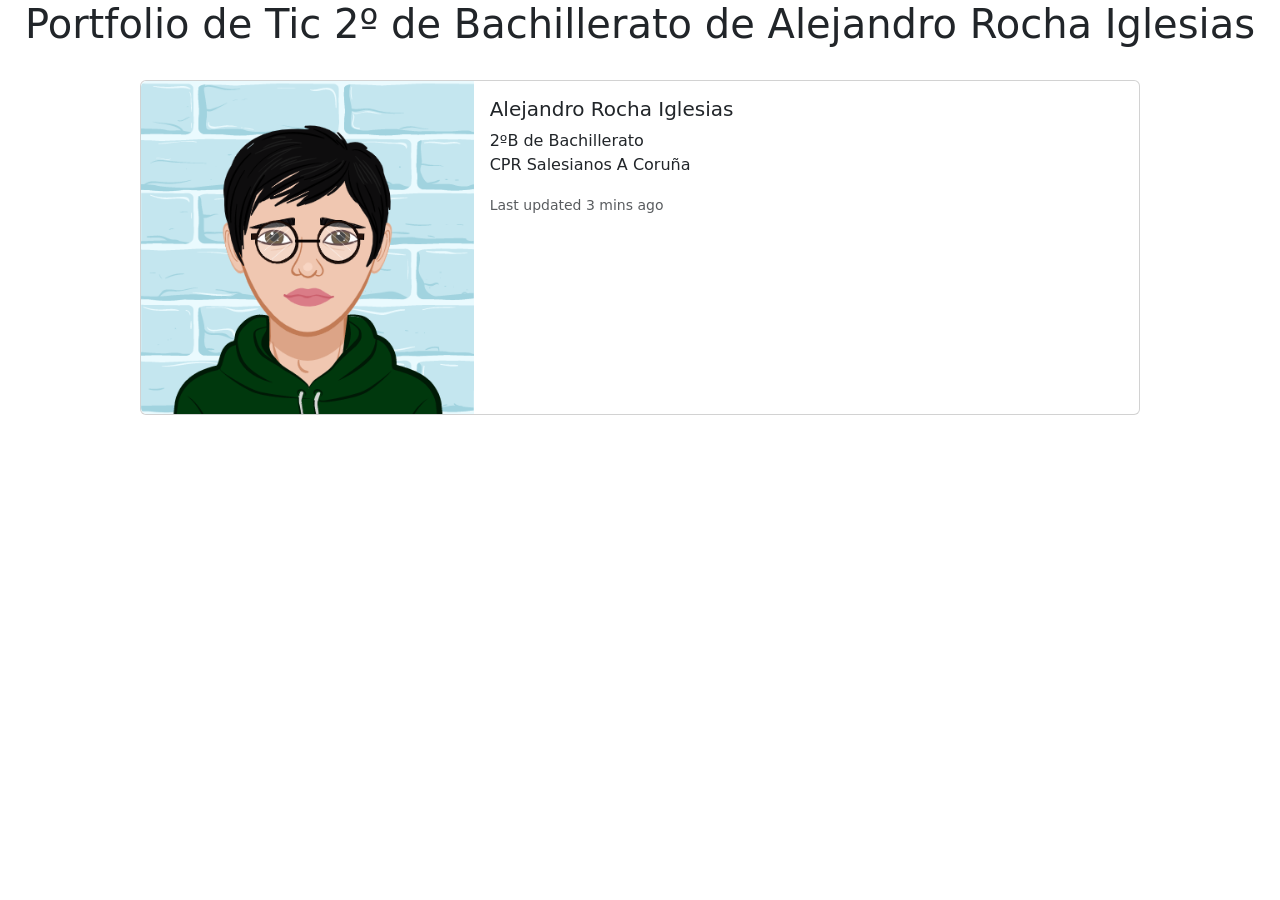
==== index.html @ 61e89670 "Añado el avatar e informacion principal Creo y añado el avatar, ademas añado la indormacion perfl ju" ====
<!DOCTYPE html>
<html lang="es">
<head>
  <meta charset="UTF-8">
  <meta name="viewport" content="width=device-width, initial-scale=1.0">
  <link href="https://cdn.jsdelivr.net/npm/bootstrap@5.3.8/dist/css/bootstrap.min.css" rel="stylesheet" integrity="sha384-sRIl4kxILFvY47J16cr9ZwB07vP4J8+LH7qKQnuqkuIAvNWLzeN8tE5YBujZqJLB" crossorigin="anonymous">
  <link rel="stylesheet" href="./CSS/Estilos.CSS">

  <title>Portfolio de Alejandro Rocha Iglesias</title>

</head>
<body>
    <h1 class="text-center">Portfolio de Tic 2º de Bachillerato de Alejandro Rocha Iglesias</h1>

<br>

    <div class="d-flex justify-content-center">
        <div class="card mb-3" style="max-width: 1000px; width: 100%;">
            <div class="row g-0">
              <div class="col-md-4">
                <img src="./img/AvatarMaker.png" class="img-fluid rounded-start" alt="Avatar">
              </div>
              <div class="col-md-8">
                <div class="card-body">
                  <h5 class="card-title">Alejandro Rocha Iglesias</h5>
                  <p class="card-text">2ºB de Bachillerato<br>CPR Salesianos A Coruña<br></p>
                  <p class="card-text"><small class="text-body-secondary">Last updated 3 mins ago</small></p>
                </div>
              </div>
            </div>
        </div>
    </div>

</body>
</html>
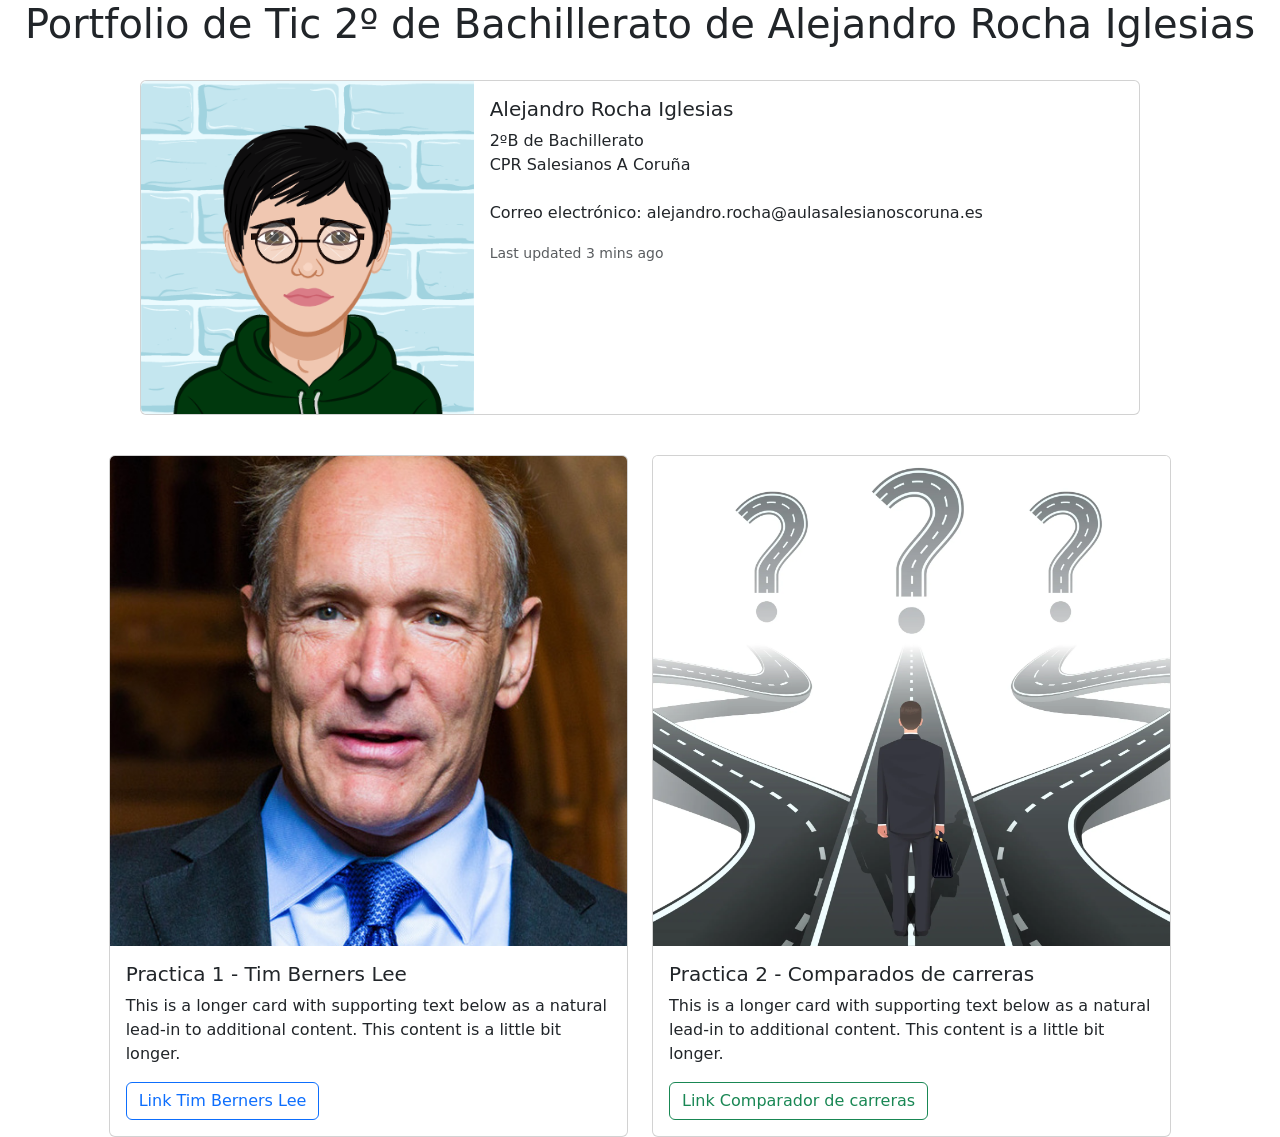
==== commit b936cb68: "Implementación de fotos, información y prácticas Añado dos cards con botones que llevan a las practi" ====
--- a/index.html
+++ b/index.html
@@ -23,7 +23,7 @@
               <div class="col-md-8">
                 <div class="card-body">
                   <h5 class="card-title">Alejandro Rocha Iglesias</h5>
-                  <p class="card-text">2ºB de Bachillerato<br>CPR Salesianos A Coruña<br></p>
+                  <p class="card-text">2ºB de Bachillerato<br>CPR Salesianos A Coruña<br><br>Correo electrónico: alejandro.rocha@aulasalesianoscoruna.es</p>
                   <p class="card-text"><small class="text-body-secondary">Last updated 3 mins ago</small></p>
                 </div>
               </div>
@@ -31,5 +31,31 @@
         </div>
     </div>
 
+<br>
+
+    <div class="row g-4 justify-content-center">
+      <div class="col-10 col-md-5">
+        <div class="card">
+          <img src="./img/Sir_Tim_Berners-Lee_(cropped).jpg" class="card-img-top" alt="Tim Berners Lee" style="height: 490px; object-fit: cover;">
+          <div class="card-body">
+            <h5 class="card-title">Practica 1 - Tim Berners Lee</h5>
+            <p class="card-text">This is a longer card with supporting text below as a natural lead-in to additional content. This content is a little bit longer.</p>
+            <a class="btn btn-outline-primary" href="./tim berners lee/index.html" role="button">Link Tim Berners Lee</a>
+          </div>
+        </div>
+      </div>
+      <div class="col-10 col-md-5">
+        <div class="card">
+          <img src="./img/indecision-scaled.webp" class="card-img-top" alt="Caminos" style="height: 490px; object-fit: cover;">
+          <div class="card-body">
+            <h5 class="card-title">Practica 2 - Comparados de carreras</h5>
+            <p class="card-text">This is a longer card with supporting text below as a natural lead-in to additional content. This content is a little bit longer.</p>
+            <a class="btn btn-outline-success" href="./comparados de carreras/index2.html" role="button">Link Comparador de carreras</a>
+          </div>
+        </div>
+      </div>
+</div>
+
+    
 </body>
 </html>
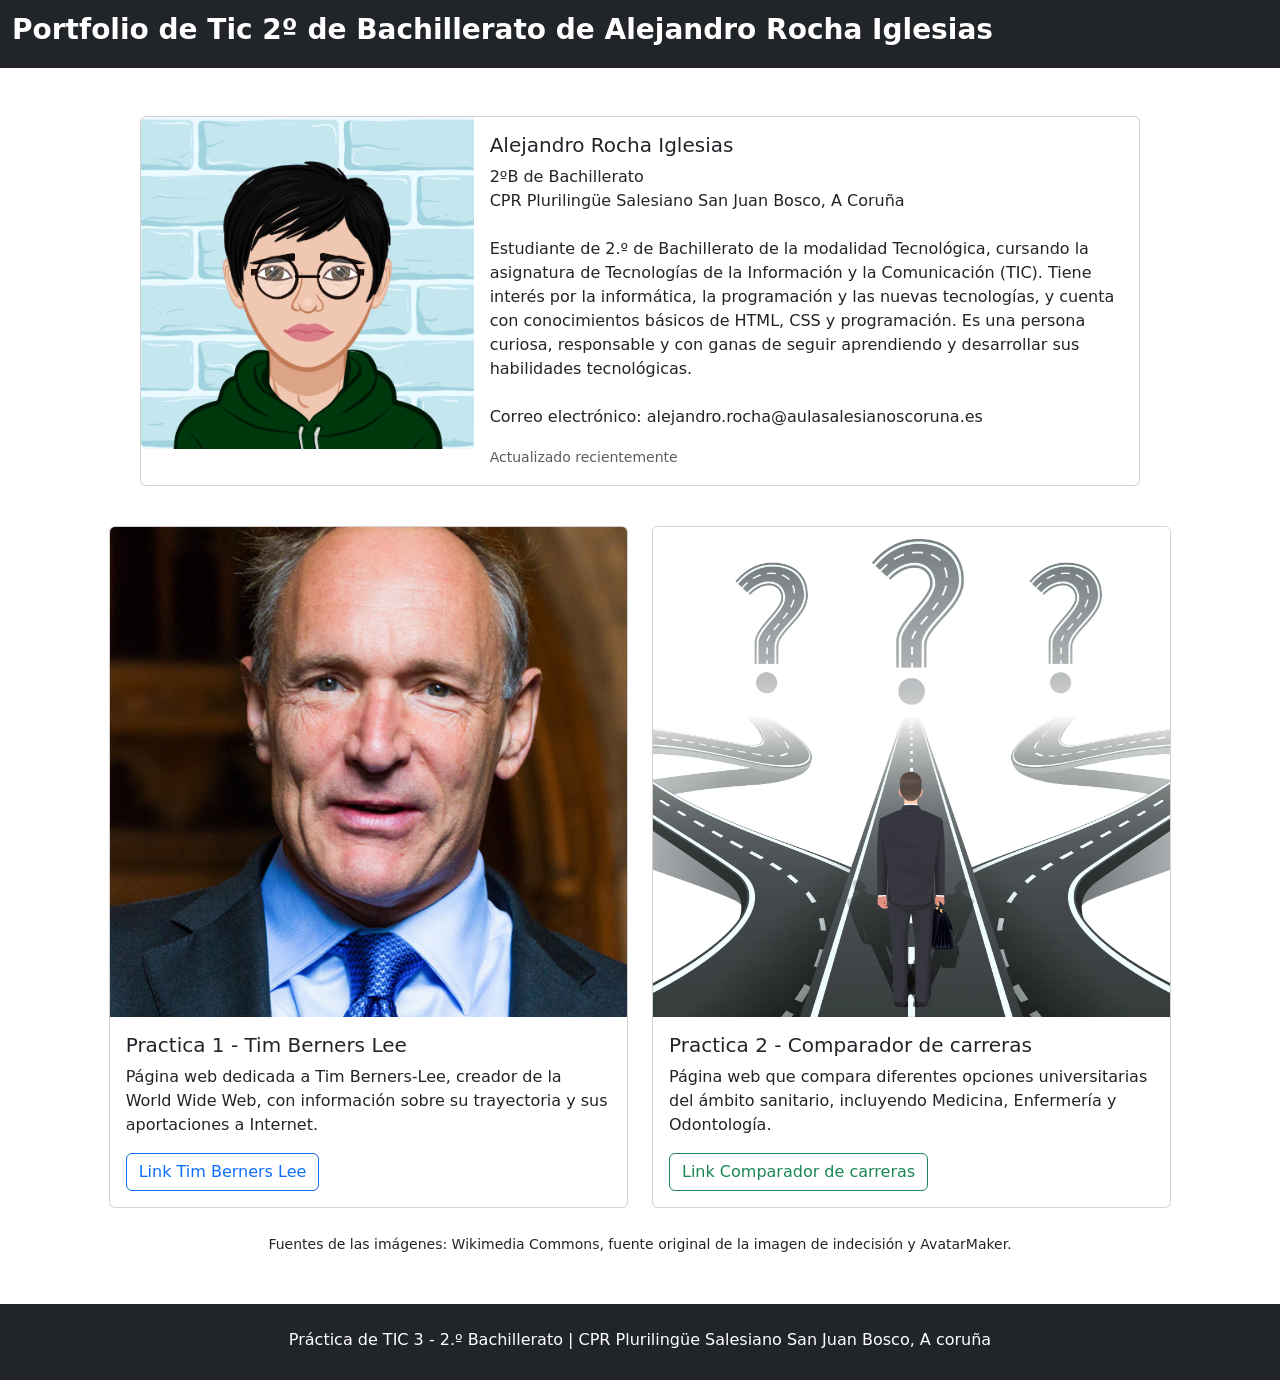
==== commit af1aa696: "añado imagen y un pie de pagina e inicio. Añado imagen de salsianos un pie de web y un inicio." ====
--- a/index.html
+++ b/index.html
@@ -10,7 +10,21 @@
 
 </head>
 <body>
-    <h1 class="text-center">Portfolio de Tic 2º de Bachillerato de Alejandro Rocha Iglesias</h1>
+  <header>
+
+    <nav class="navbar navbar-expand-lg navbar-dark bg-dark mb-4">
+            <div class="container-fluid">
+            <h1 class="navbar-brand fs-3" href="index.html"><strong>Portfolio de Tic 2º de Bachillerato de Alejandro Rocha Iglesias</strong></h1>
+            <button class="navbar-toggler" type="button" data-bs-toggle="collapse" data-bs-target="#navbarNav" aria-controls="navbarNav" aria-expanded="false" aria-label="Toggle navigation">
+                <span class="navbar-toggler-icon"></span>
+            </button>
+            <div class="collapse navbar-collapse" id="navbarNav">
+                <ul class="navbar-nav ms-auto">
+                </ul>
+            </div>
+        </div>
+    </nav>
+</header>
 
 <br>
 
@@ -23,8 +37,8 @@
               <div class="col-md-8">
                 <div class="card-body">
                   <h5 class="card-title">Alejandro Rocha Iglesias</h5>
-                  <p class="card-text">2ºB de Bachillerato<br>CPR Salesianos A Coruña<br><br>Correo electrónico: alejandro.rocha@aulasalesianoscoruna.es</p>
-                  <p class="card-text"><small class="text-body-secondary">Last updated 3 mins ago</small></p>
+                  <p class="card-text">2ºB de Bachillerato<br>CPR Plurilingüe Salesiano San Juan Bosco, A Coruña<br><br>Estudiante de 2.º de Bachillerato de la modalidad Tecnológica, cursando la asignatura de Tecnologías de la Información y la Comunicación (TIC). Tiene interés por la informática, la programación y las nuevas tecnologías, y cuenta con conocimientos básicos de HTML, CSS y programación. Es una persona curiosa, responsable y con ganas de seguir aprendiendo y desarrollar sus habilidades tecnológicas.<br><br>Correo electrónico: alejandro.rocha@aulasalesianoscoruna.es</p>
+                  <p class="card-text"><small class="text-body-secondary">Actualizado recientemente</small></p>
                 </div>
               </div>
             </div>
@@ -39,7 +53,7 @@
           <img src="./img/Sir_Tim_Berners-Lee_(cropped).jpg" class="card-img-top" alt="Tim Berners Lee" style="height: 490px; object-fit: cover;">
           <div class="card-body">
             <h5 class="card-title">Practica 1 - Tim Berners Lee</h5>
-            <p class="card-text">This is a longer card with supporting text below as a natural lead-in to additional content. This content is a little bit longer.</p>
+            <p class="card-text">Página web dedicada a Tim Berners-Lee, creador de la World Wide Web, con información sobre su trayectoria y sus aportaciones a Internet.</p>
             <a class="btn btn-outline-primary" href="./tim berners lee/index.html" role="button">Link Tim Berners Lee</a>
           </div>
         </div>
@@ -48,14 +62,26 @@
         <div class="card">
           <img src="./img/indecision-scaled.webp" class="card-img-top" alt="Caminos" style="height: 490px; object-fit: cover;">
           <div class="card-body">
-            <h5 class="card-title">Practica 2 - Comparados de carreras</h5>
-            <p class="card-text">This is a longer card with supporting text below as a natural lead-in to additional content. This content is a little bit longer.</p>
+            <h5 class="card-title">Practica 2 - Comparador de carreras</h5>
+            <p class="card-text">Página web que compara diferentes opciones universitarias del ámbito sanitario, incluyendo Medicina, Enfermería y Odontología.</p>
             <a class="btn btn-outline-success" href="./comparados de carreras/index2.html" role="button">Link Comparador de carreras</a>
           </div>
         </div>
       </div>
 </div>
 
+<div class="container text-center mt-4">
+  <p><small>
+      Fuentes de las imágenes: Wikimedia Commons, fuente original de la imagen de indecisión y AvatarMaker.
+  </small></p>
+</div>
+
+<footer class="bg-dark text-white text-center py-4 mt-5">
+  <div class="container">
+      <p class="mb-1">Práctica de TIC 3 - 2.º Bachillerato | CPR Plurilingüe Salesiano San Juan Bosco, A coruña</p>
+  </div>
+</footer>
+
     
 </body>
 </html>
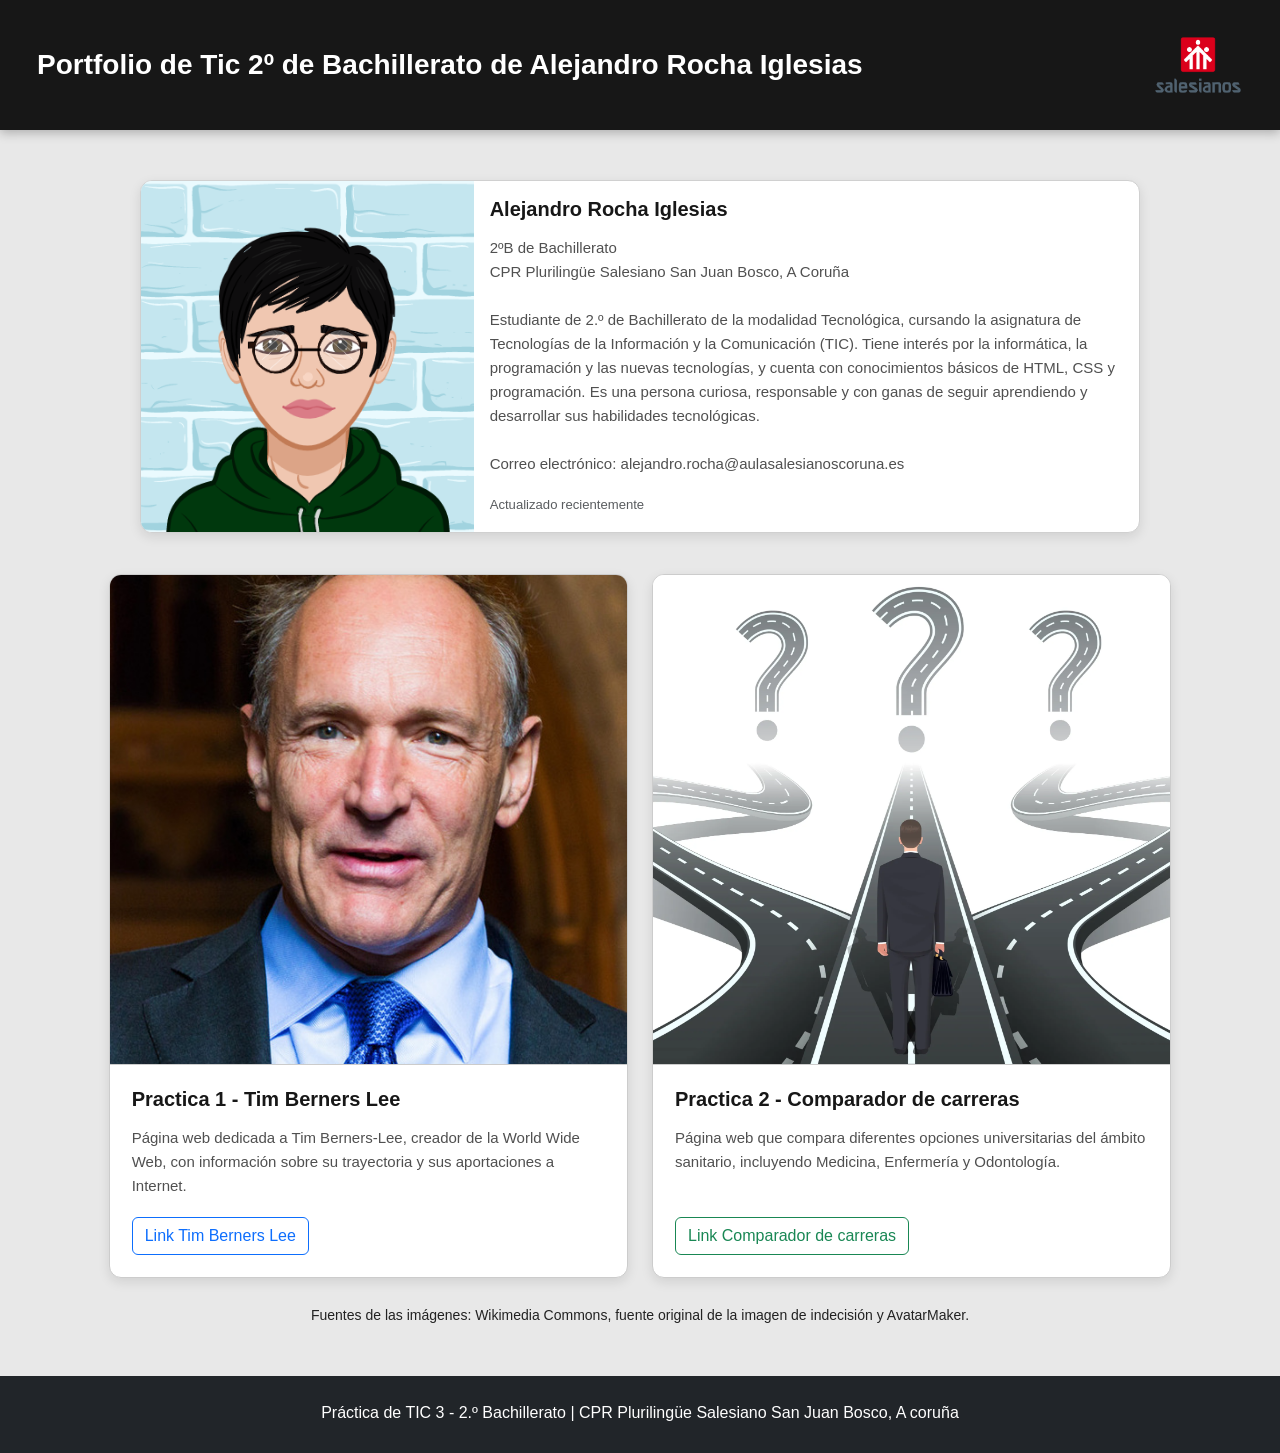
==== commit 87c93657: "Creación de CSS y README Creo el CSS con sus codigos y toda la informacion para el README" ====
--- a/index.html
+++ b/index.html
@@ -4,7 +4,7 @@
   <meta charset="UTF-8">
   <meta name="viewport" content="width=device-width, initial-scale=1.0">
   <link href="https://cdn.jsdelivr.net/npm/bootstrap@5.3.8/dist/css/bootstrap.min.css" rel="stylesheet" integrity="sha384-sRIl4kxILFvY47J16cr9ZwB07vP4J8+LH7qKQnuqkuIAvNWLzeN8tE5YBujZqJLB" crossorigin="anonymous">
-  <link rel="stylesheet" href="./CSS/Estilos.CSS">
+  <link rel="stylesheet" href="./estilos.css">
 
   <title>Portfolio de Alejandro Rocha Iglesias</title>
 
@@ -13,8 +13,15 @@
   <header>
 
     <nav class="navbar navbar-expand-lg navbar-dark bg-dark mb-4">
-            <div class="container-fluid">
-            <h1 class="navbar-brand fs-3" href="index.html"><strong>Portfolio de Tic 2º de Bachillerato de Alejandro Rocha Iglesias</strong></h1>
+      <div class="container-fluid d-flex align-items-center">
+
+        <h1 class="navbar-brand fs-3 mb-0">
+            <strong>Portfolio de Tic 2º de Bachillerato de Alejandro Rocha Iglesias</strong>
+        </h1>
+    
+        <img src="./img/salesianos.png" class="logo-portfolio ms-auto" alt="Logo salesianos">
+    
+    </div>
             <button class="navbar-toggler" type="button" data-bs-toggle="collapse" data-bs-target="#navbarNav" aria-controls="navbarNav" aria-expanded="false" aria-label="Toggle navigation">
                 <span class="navbar-toggler-icon"></span>
             </button>
--- a/estilos.css
+++ b/estilos.css
@@ -0,0 +1,141 @@
+.logo-portfolio {
+    width: 90px !important;
+    height: 90px !important;
+    max-width: 90px;
+    object-fit: contain;
+    margin-left: 15px;
+    flex-shrink: 0;
+}
+
+
+
+body {
+    background-color: #e8e8e8;
+    color: #222222;
+    font-family: Arial, sans-serif;
+    margin: 0;
+    line-height: 1.6;
+}
+
+
+
+
+header .navbar {
+    background-color: #171717 !important;
+    padding: 20px 25px;
+    box-shadow: 0 3px 10px rgba(0, 0, 0, 0.25);
+}
+
+header h1 {
+    color: #ffffff;
+    font-size: 25px;
+    margin-bottom: 0;
+}
+
+
+
+
+.d-flex.justify-content-center > .card {
+    background-color: #ffffff;
+    border: 1px solid #d0d0d0;
+    border-radius: 12px;
+    overflow: hidden;
+    box-shadow: 0 4px 12px rgba(0, 0, 0, 0.10);
+    transition: transform 0.3s, box-shadow 0.3s;
+}
+
+.d-flex.justify-content-center > .card:hover {
+    transform: translateY(-4px);
+    box-shadow: 0 8px 18px rgba(0, 0, 0, 0.18);
+}
+
+
+
+.d-flex.justify-content-center .col-md-4 img {
+    width: 100%;
+    height: 100%;
+    object-fit: cover;
+}
+
+
+
+.card-title {
+    color: #171717;
+    font-weight: bold;
+    margin-bottom: 15px;
+}
+
+
+.card-text {
+    color: #505050;
+    font-size: 15px;
+}
+
+
+
+
+.row.g-4.justify-content-center > div {
+    display: flex;
+}
+
+.row.g-4.justify-content-center .card {
+    width: 100%;
+    height: 100%;
+    background-color: #ffffff;
+    border: 1px solid #cccccc;
+    border-radius: 12px;
+    overflow: hidden;
+    box-shadow: 0 4px 12px rgba(0, 0, 0, 0.10);
+    transition: transform 0.3s, box-shadow 0.3s;
+}
+
+
+
+.row.g-4.justify-content-center .card-img-top {
+    width: 100%;
+    object-fit: cover;
+    border-bottom: 1px solid #cccccc;
+}
+
+
+
+.row.g-4.justify-content-center .card-body {
+    padding: 22px;
+}
+
+.row.g-4.justify-content-center .card-title {
+    font-size: 20px;
+}
+
+.row.g-4.justify-content-center .card-text {
+    min-height: 75px;
+}
+
+
+
+
+
+@media (max-width: 767px) {
+
+    header h1 {
+        font-size: 19px;
+    }
+
+    .d-flex.justify-content-center > .card {
+        margin: 0 10px;
+    }
+
+    .d-flex.justify-content-center .col-md-4 img {
+        height: 280px;
+        object-fit: contain;
+        background-color: #f5f5f5;
+    }
+
+    .row.g-4.justify-content-center .card-img-top {
+        height: 300px !important;
+    }
+
+    .row.g-4.justify-content-center .card-text {
+        min-height: auto;
+    }
+}
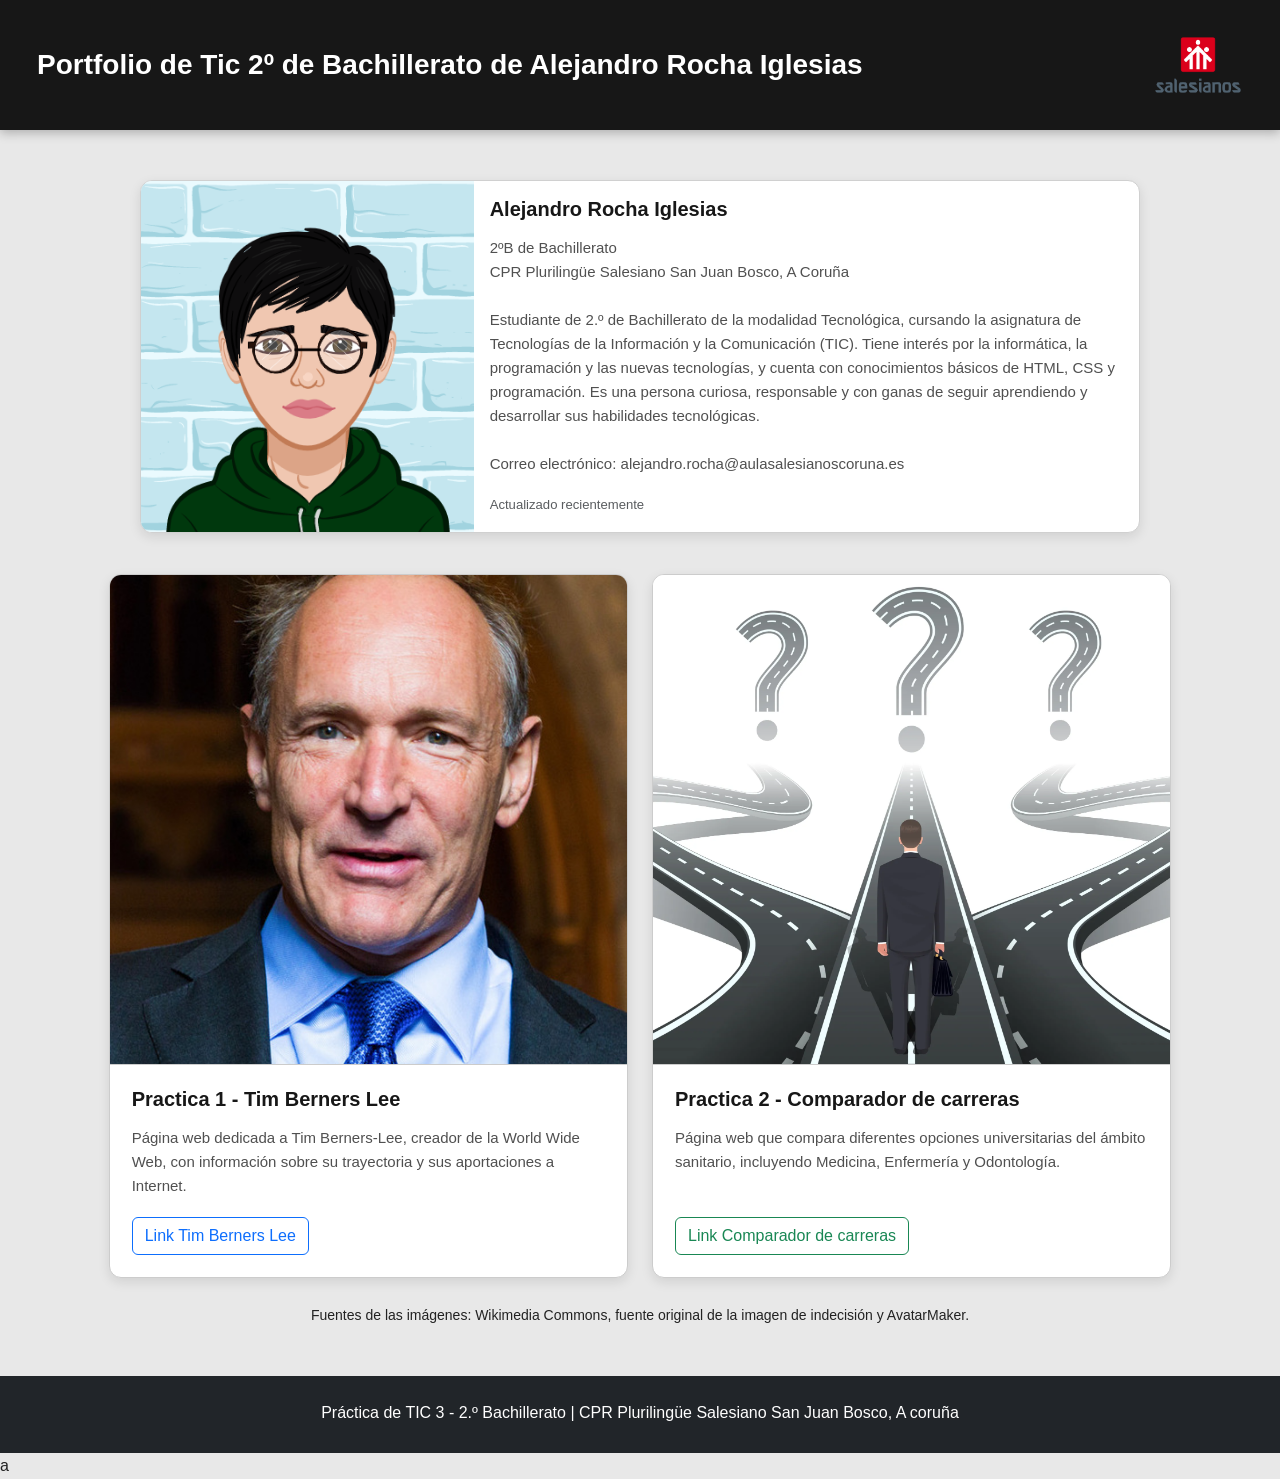
==== commit f8ab0249: ". ." ====
--- a/index.html
+++ b/index.html
@@ -12,7 +12,7 @@
 <body>
   <header>
 
-    <nav class="navbar navbar-expand-lg navbar-dark bg-dark mb-4">
+    <div class="navbar navbar-expand-lg navbar-dark bg-dark mb-4">
       <div class="container-fluid d-flex align-items-center">
 
         <h1 class="navbar-brand fs-3 mb-0">
@@ -20,17 +20,9 @@
         </h1>
     
         <img src="./img/salesianos.png" class="logo-portfolio ms-auto" alt="Logo salesianos">
-    
-    </div>
-            <button class="navbar-toggler" type="button" data-bs-toggle="collapse" data-bs-target="#navbarNav" aria-controls="navbarNav" aria-expanded="false" aria-label="Toggle navigation">
-                <span class="navbar-toggler-icon"></span>
-            </button>
-            <div class="collapse navbar-collapse" id="navbarNav">
-                <ul class="navbar-nav ms-auto">
-                </ul>
+  
             </div>
         </div>
-    </nav>
 </header>
 
 <br>
@@ -43,7 +35,7 @@
               </div>
               <div class="col-md-8">
                 <div class="card-body">
-                  <h5 class="card-title">Alejandro Rocha Iglesias</h5>
+                  <h2 class="card-title h5">Alejandro Rocha Iglesias</h2>
                   <p class="card-text">2ºB de Bachillerato<br>CPR Plurilingüe Salesiano San Juan Bosco, A Coruña<br><br>Estudiante de 2.º de Bachillerato de la modalidad Tecnológica, cursando la asignatura de Tecnologías de la Información y la Comunicación (TIC). Tiene interés por la informática, la programación y las nuevas tecnologías, y cuenta con conocimientos básicos de HTML, CSS y programación. Es una persona curiosa, responsable y con ganas de seguir aprendiendo y desarrollar sus habilidades tecnológicas.<br><br>Correo electrónico: alejandro.rocha@aulasalesianoscoruna.es</p>
                   <p class="card-text"><small class="text-body-secondary">Actualizado recientemente</small></p>
                 </div>
@@ -59,9 +51,9 @@
         <div class="card">
           <img src="./img/Sir_Tim_Berners-Lee_(cropped).jpg" class="card-img-top" alt="Tim Berners Lee" style="height: 490px; object-fit: cover;">
           <div class="card-body">
-            <h5 class="card-title">Practica 1 - Tim Berners Lee</h5>
+            <h2 class="card-title h5">Practica 1 - Tim Berners Lee</h2>
             <p class="card-text">Página web dedicada a Tim Berners-Lee, creador de la World Wide Web, con información sobre su trayectoria y sus aportaciones a Internet.</p>
-            <a class="btn btn-outline-primary" href="./tim berners lee/index.html" role="button">Link Tim Berners Lee</a>
+            <a class="btn btn-outline-primary" href="./tim-berners-lee/index.html" role="button">Link Tim Berners Lee</a>
           </div>
         </div>
       </div>
@@ -69,9 +61,9 @@
         <div class="card">
           <img src="./img/indecision-scaled.webp" class="card-img-top" alt="Caminos" style="height: 490px; object-fit: cover;">
           <div class="card-body">
-            <h5 class="card-title">Practica 2 - Comparador de carreras</h5>
+            <h2 class="card-title h5">Practica 2 - Comparador de carreras</h2>
             <p class="card-text">Página web que compara diferentes opciones universitarias del ámbito sanitario, incluyendo Medicina, Enfermería y Odontología.</p>
-            <a class="btn btn-outline-success" href="./comparados de carreras/index2.html" role="button">Link Comparador de carreras</a>
+            <a class="btn btn-outline-success" href="./comparador-de-carreras/index2.html" role="button">Link Comparador de carreras</a>
           </div>
         </div>
       </div>
@@ -88,7 +80,7 @@
       <p class="mb-1">Práctica de TIC 3 - 2.º Bachillerato | CPR Plurilingüe Salesiano San Juan Bosco, A coruña</p>
   </div>
 </footer>
-
+a
     
 </body>
 </html>
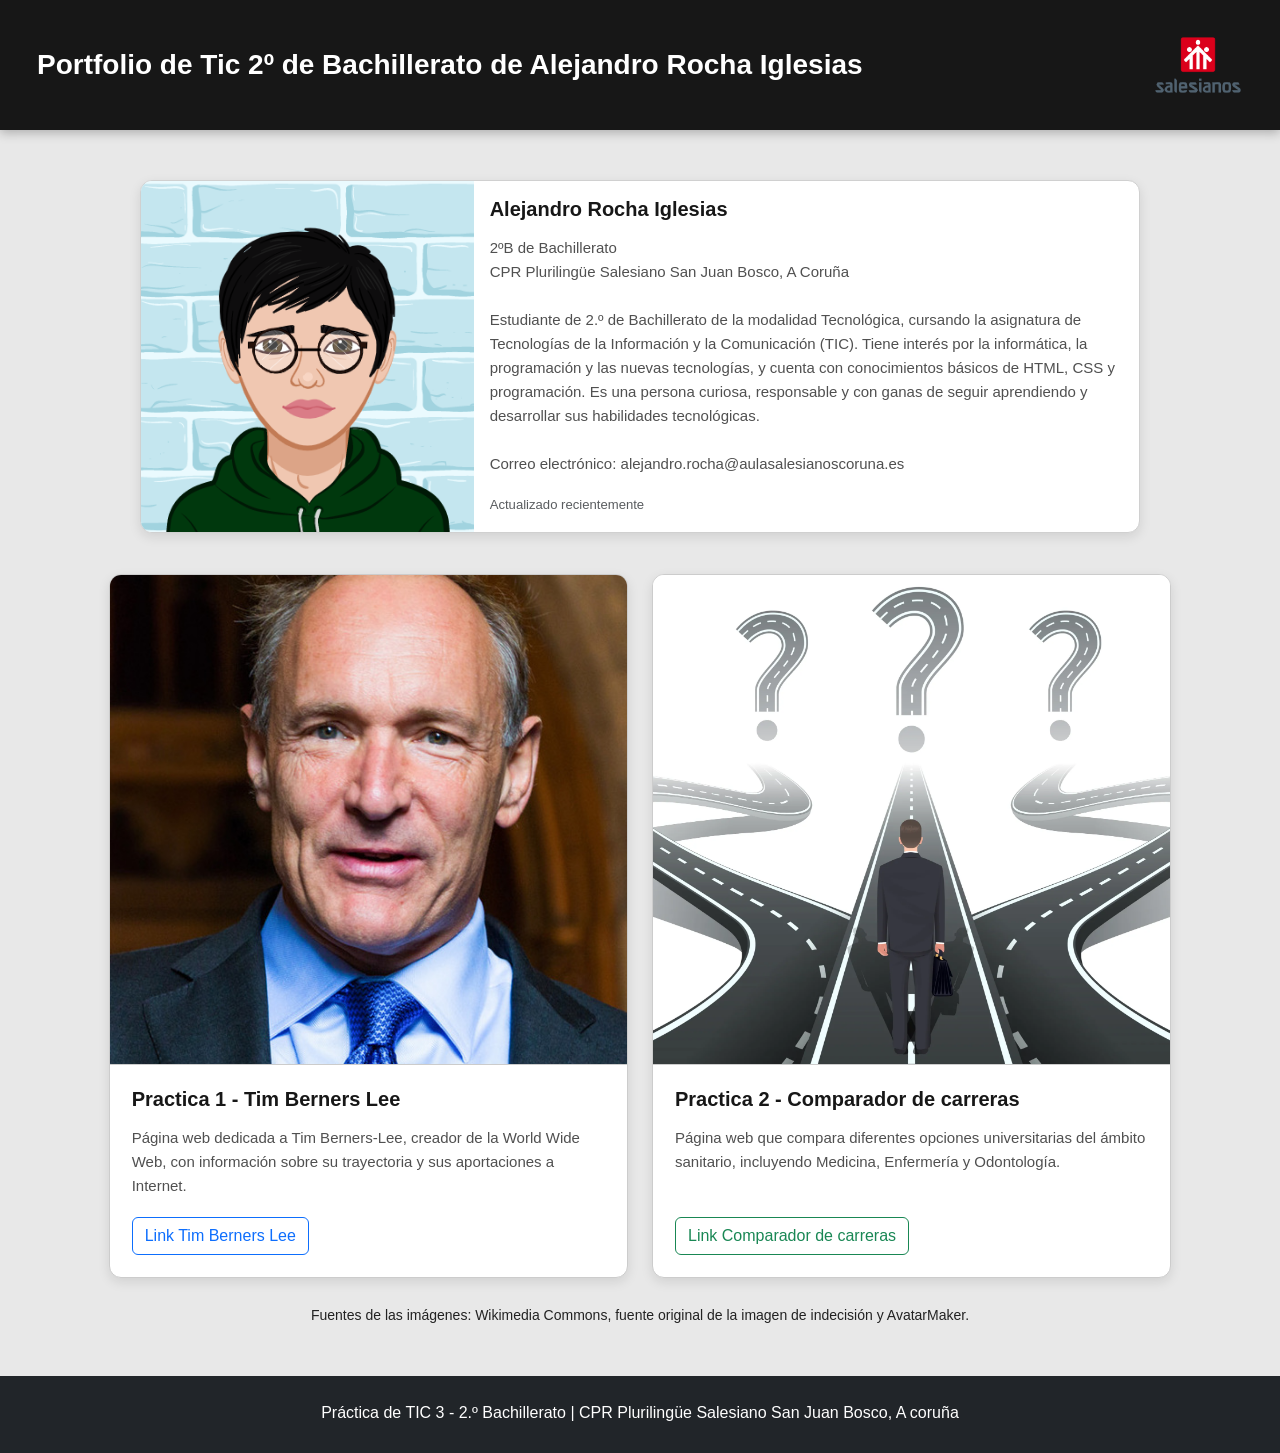
==== commit 586d7e9f: ". ." ====
--- a/index.html
+++ b/index.html
@@ -80,7 +80,7 @@
       <p class="mb-1">Práctica de TIC 3 - 2.º Bachillerato | CPR Plurilingüe Salesiano San Juan Bosco, A coruña</p>
   </div>
 </footer>
-a
+
     
 </body>
 </html>
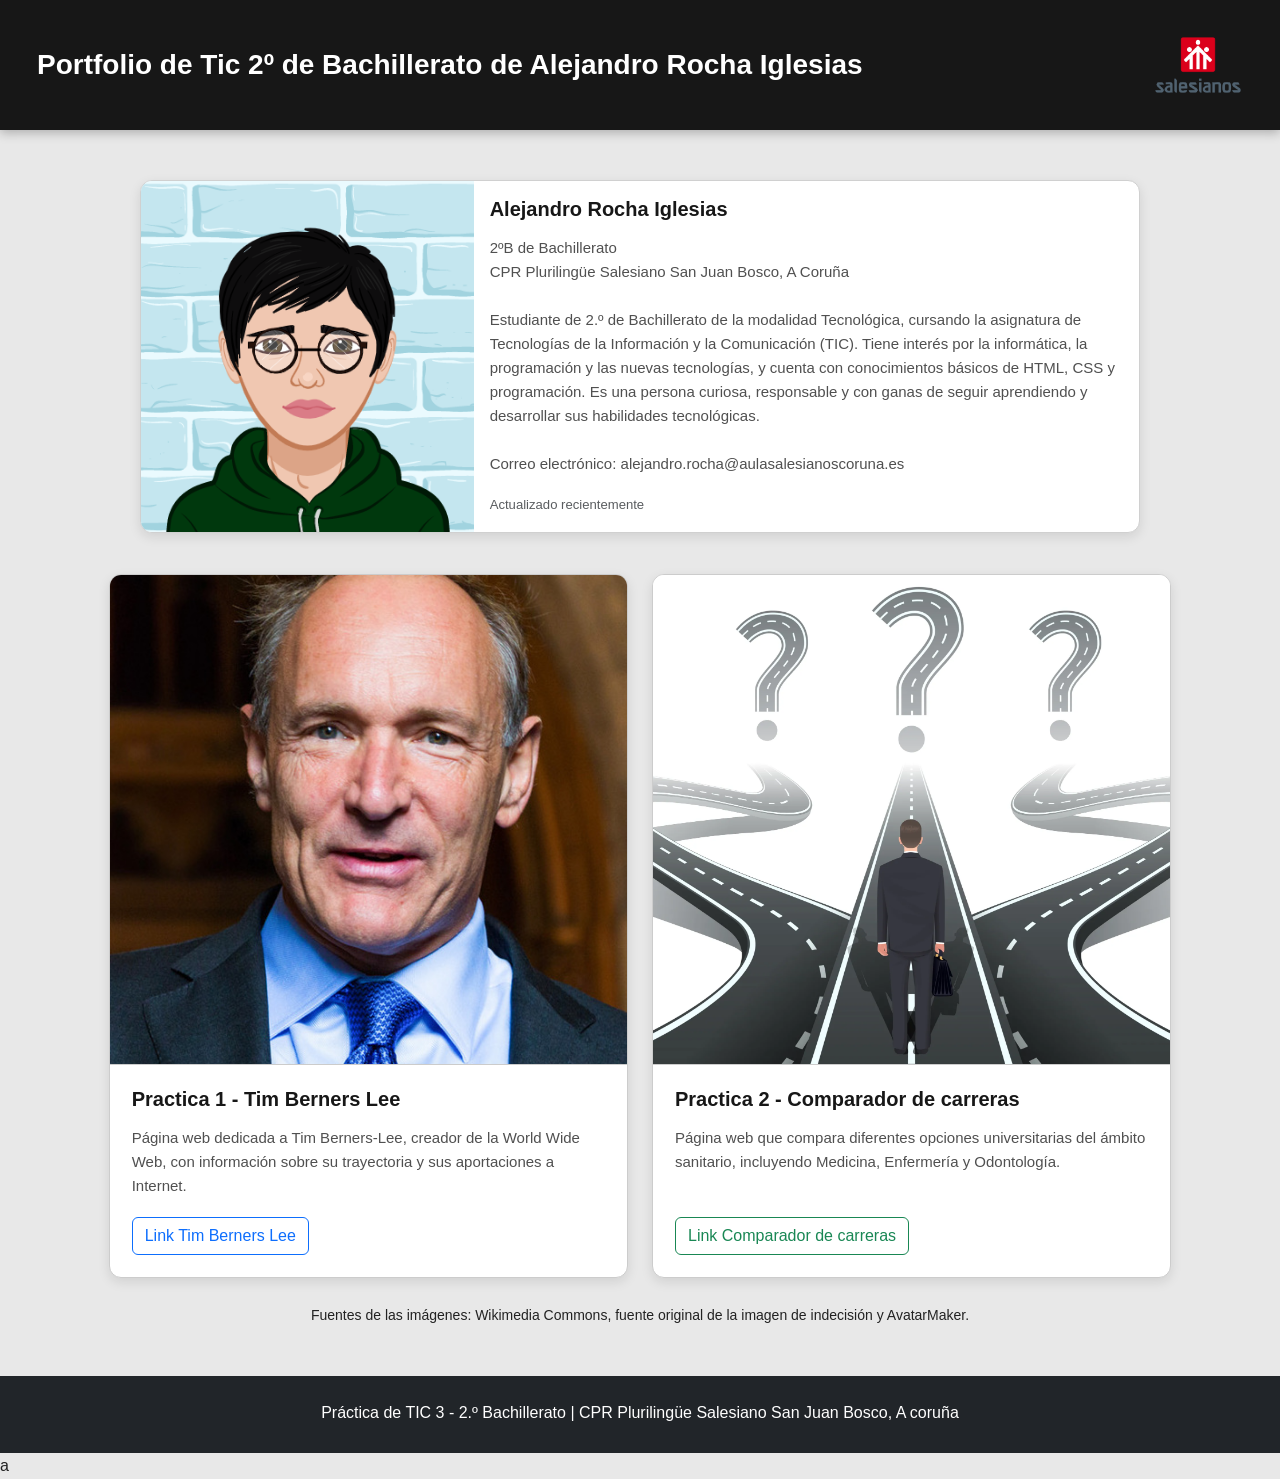
==== commit 9e67fa79: "url de acceso url de acceso" ====
--- a/index.html
+++ b/index.html
@@ -80,7 +80,7 @@
       <p class="mb-1">Práctica de TIC 3 - 2.º Bachillerato | CPR Plurilingüe Salesiano San Juan Bosco, A coruña</p>
   </div>
 </footer>
-
+a
     
 </body>
 </html>
